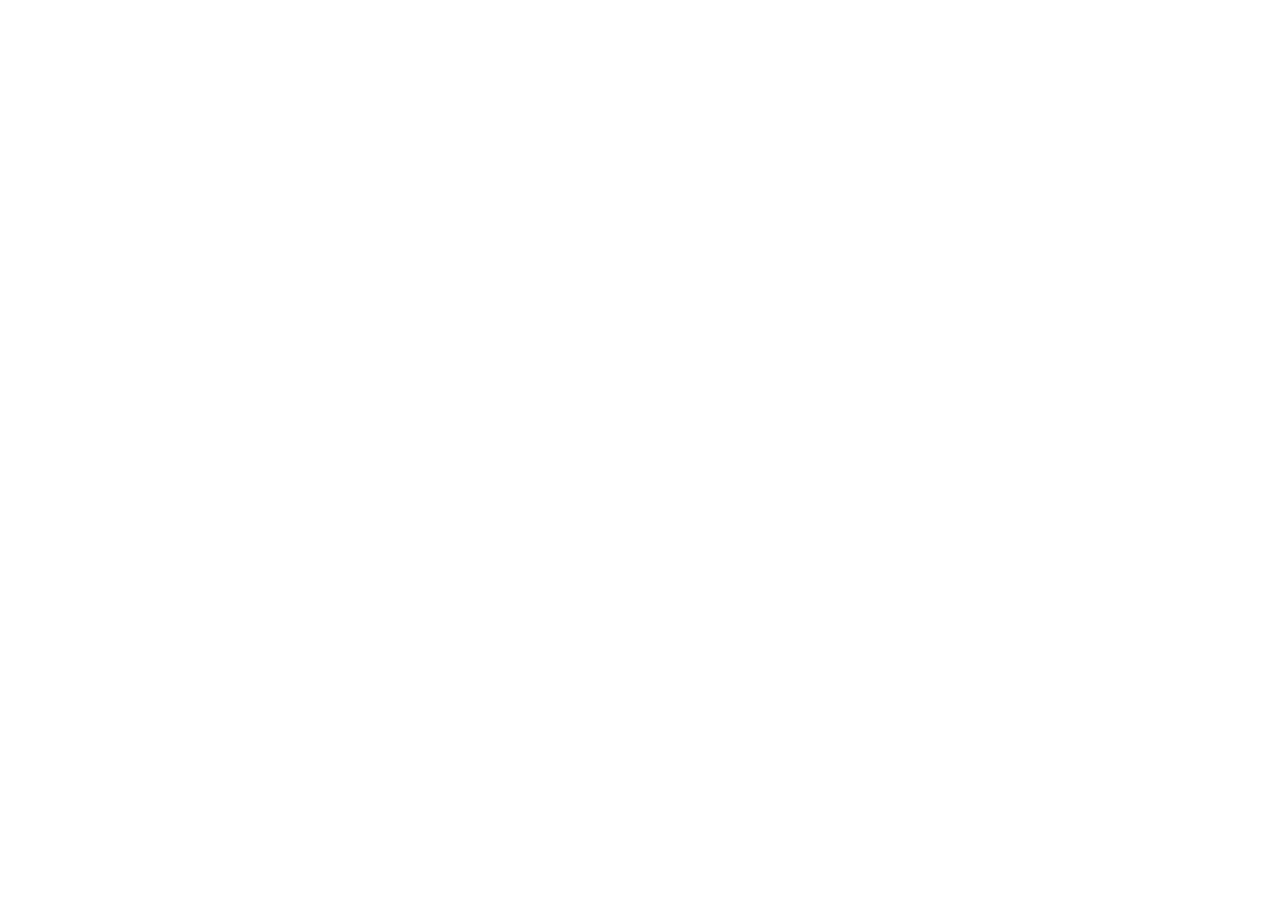
==== index.html @ 96387c97 "Publish Sobrou test version (built site only)" ====
<!doctype html>
<html lang="pt-BR">
  <head>
    <meta http-equiv="Content-Security-Policy" content="default-src 'self'; script-src 'self'; style-src 'self' 'unsafe-inline'; img-src 'self' data:; font-src 'self'; connect-src 'self'; object-src 'none'; base-uri 'self'; form-action 'none'" />
    <meta charset="UTF-8" />
    <meta name="viewport" content="width=device-width, initial-scale=1" />
    <meta name="description" content="Veja quanto sobrou de verdade em cada venda na Shopee." />
    <link rel="icon" href="data:image/svg+xml,%3Csvg xmlns='http://www.w3.org/2000/svg' viewBox='0 0 32 32'%3E%3Crect width='32' height='32' rx='8' fill='%231b1b1f'/%3E%3Ctext x='16' y='23' font-size='20' font-weight='700' text-anchor='middle' fill='%2339c58a' font-family='Arial'%3ES%3C/text%3E%3C/svg%3E" />
    <title>Sobrou · quanto sobrou de cada venda</title>
    <script type="module" crossorigin src="/sobrou-app/assets/index-E14IXSP5.js"></script>
    <link rel="stylesheet" crossorigin href="/sobrou-app/assets/index-BvMaZnIX.css">
  </head>
  <body>
    <div id="root"></div>
  </body>
</html>
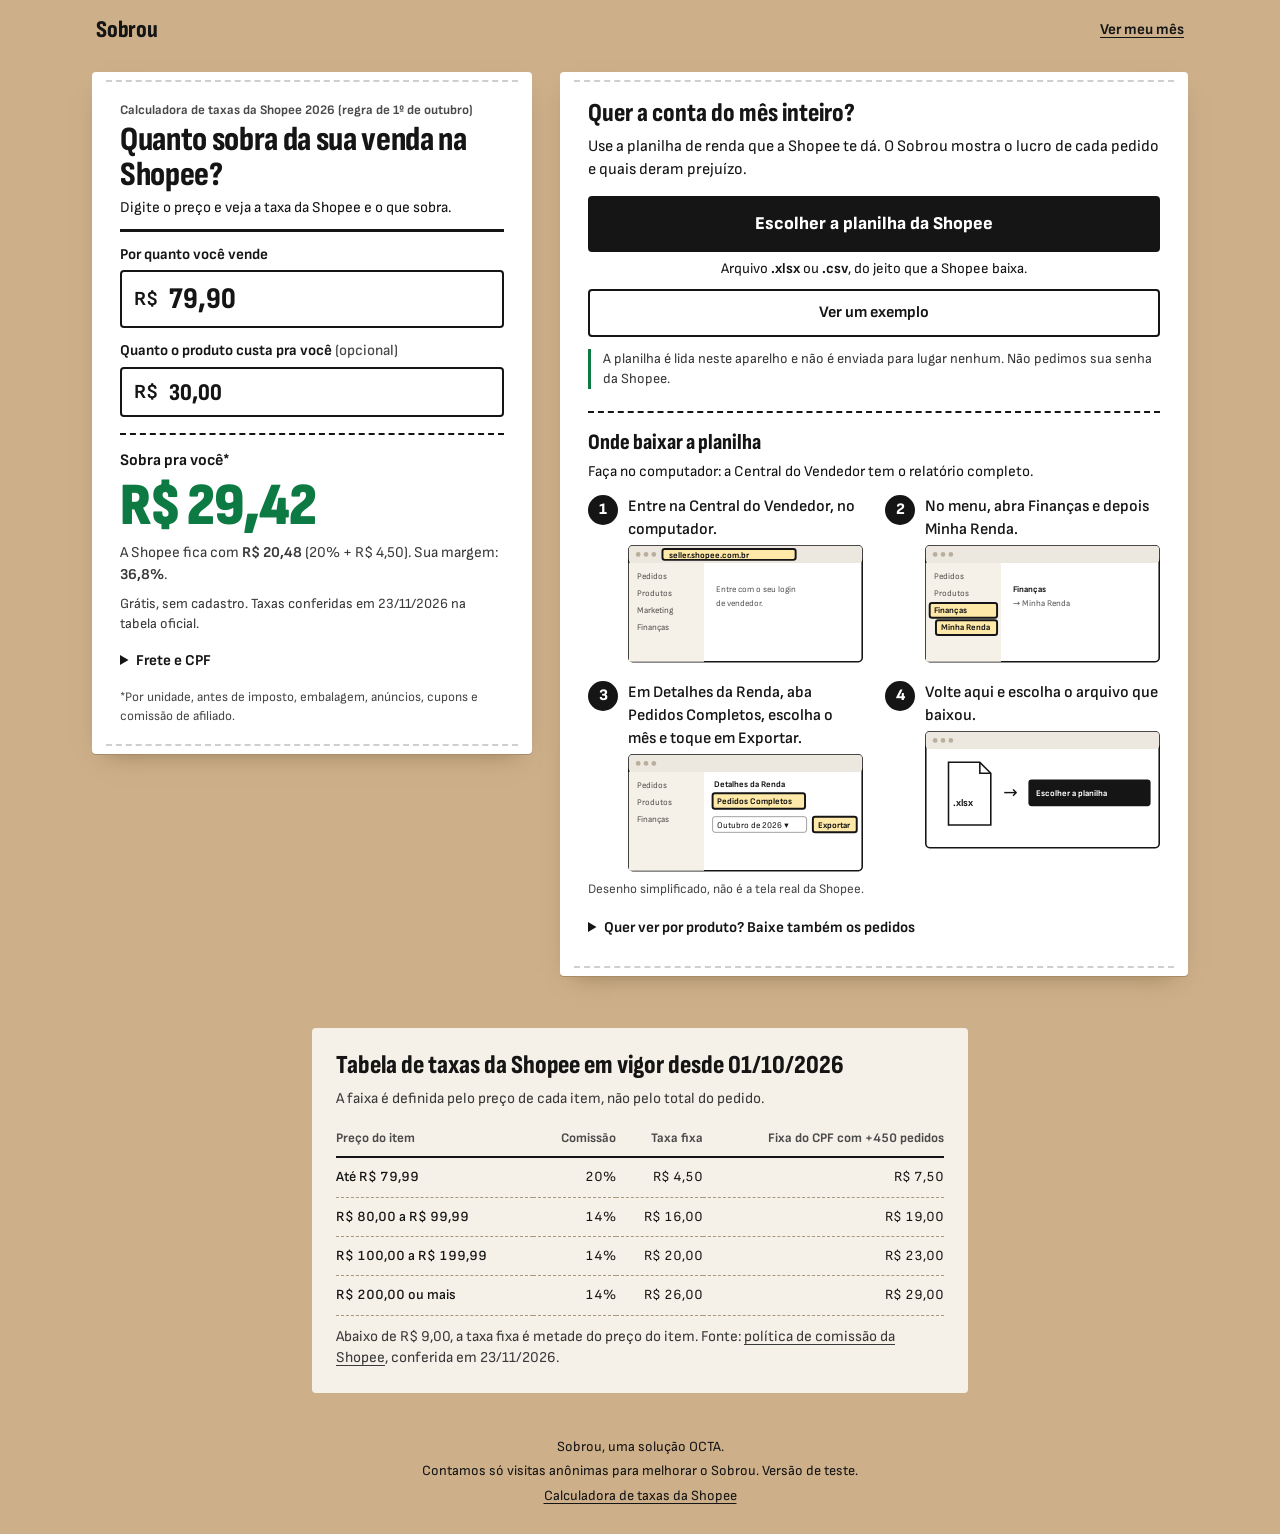
==== commit 49c5af27: "Publish Sobrou redesign (direction A: shipping label) Co-Authored-By: Claude Opus 5.5 <noreply@anthr" ====
--- a/index.html
+++ b/index.html
@@ -1,14 +1,15 @@
 <!doctype html>
 <html lang="pt-BR">
   <head>
-    <meta http-equiv="Content-Security-Policy" content="default-src 'self'; script-src 'self'; style-src 'self' 'unsafe-inline'; img-src 'self' data:; font-src 'self'; connect-src 'self'; object-src 'none'; base-uri 'self'; form-action 'none'" />
+    <meta http-equiv="Content-Security-Policy" content="default-src 'self'; script-src 'self'; style-src 'self' 'unsafe-inline'; img-src 'self' data:; font-src 'self'; connect-src 'self' https://eu.i.posthog.com; object-src 'none'; base-uri 'self'; form-action 'none'" />
     <meta charset="UTF-8" />
     <meta name="viewport" content="width=device-width, initial-scale=1" />
     <meta name="description" content="Veja quanto sobrou de verdade em cada venda na Shopee." />
     <link rel="icon" href="data:image/svg+xml,%3Csvg xmlns='http://www.w3.org/2000/svg' viewBox='0 0 32 32'%3E%3Crect width='32' height='32' rx='8' fill='%231b1b1f'/%3E%3Ctext x='16' y='23' font-size='20' font-weight='700' text-anchor='middle' fill='%2339c58a' font-family='Arial'%3ES%3C/text%3E%3C/svg%3E" />
     <title>Sobrou · quanto sobrou de cada venda</title>
-    <script type="module" crossorigin src="/sobrou-app/assets/index-E14IXSP5.js"></script>
-    <link rel="stylesheet" crossorigin href="/sobrou-app/assets/index-BvMaZnIX.css">
+    <script type="module" crossorigin src="./assets/index-ZJEcTIxE.js"></script>
+    <link rel="modulepreload" crossorigin href="./assets/styles-CxBQAnk2.js">
+    <link rel="stylesheet" crossorigin href="./assets/styles-BLT41AiV.css">
   </head>
   <body>
     <div id="root"></div>
--- a/assets/styles-BLT41AiV.css
+++ b/assets/styles-BLT41AiV.css
@@ -0,0 +1 @@
+@font-face{font-family:Sofia Sans Variable;font-style:normal;font-display:swap;font-weight:1 1000;src:url(./sofia-sans-cyrillic-ext-wght-normal-BwJd6rRh.woff2)format("woff2-variations");unicode-range:U+460-52F,U+1C80-1C8A,U+20B4,U+2DE0-2DFF,U+A640-A69F,U+FE2E-FE2F}@font-face{font-family:Sofia Sans Variable;font-style:normal;font-display:swap;font-weight:1 1000;src:url(./sofia-sans-cyrillic-wght-normal-waSyF_sL.woff2)format("woff2-variations");unicode-range:U+301,U+400-45F,U+490-491,U+4B0-4B1,U+2116}@font-face{font-family:Sofia Sans Variable;font-style:normal;font-display:swap;font-weight:1 1000;src:url(./sofia-sans-greek-wght-normal-BVXOQ11m.woff2)format("woff2-variations");unicode-range:U+370-377,U+37A-37F,U+384-38A,U+38C,U+38E-3A1,U+3A3-3FF}@font-face{font-family:Sofia Sans Variable;font-style:normal;font-display:swap;font-weight:1 1000;src:url(./sofia-sans-latin-ext-wght-normal-WAXdtJoO.woff2)format("woff2-variations");unicode-range:U+100-2BA,U+2BD-2C5,U+2C7-2CC,U+2CE-2D7,U+2DD-2FF,U+304,U+308,U+329,U+1D00-1DBF,U+1E00-1E9F,U+1EF2-1EFF,U+2020,U+20A0-20AB,U+20AD-20C0,U+2113,U+2C60-2C7F,U+A720-A7FF}@font-face{font-family:Sofia Sans Variable;font-style:normal;font-display:swap;font-weight:1 1000;src:url(./sofia-sans-latin-wght-normal-B9fg0t1U.woff2)format("woff2-variations");unicode-range:U+??,U+131,U+152-153,U+2BB-2BC,U+2C6,U+2DA,U+2DC,U+304,U+308,U+329,U+2000-206F,U+20AC,U+2122,U+2191,U+2193,U+2212,U+2215,U+FEFF,U+FFFD}@font-face{font-family:Sofia Sans Condensed Variable;font-style:normal;font-display:swap;font-weight:1 1000;src:url(./sofia-sans-condensed-cyrillic-ext-wght-normal-IxHM2cMc.woff2)format("woff2-variations");unicode-range:U+460-52F,U+1C80-1C8A,U+20B4,U+2DE0-2DFF,U+A640-A69F,U+FE2E-FE2F}@font-face{font-family:Sofia Sans Condensed Variable;font-style:normal;font-display:swap;font-weight:1 1000;src:url(./sofia-sans-condensed-cyrillic-wght-normal-BoqAdnJd.woff2)format("woff2-variations");unicode-range:U+301,U+400-45F,U+490-491,U+4B0-4B1,U+2116}@font-face{font-family:Sofia Sans Condensed Variable;font-style:normal;font-display:swap;font-weight:1 1000;src:url(./sofia-sans-condensed-greek-wght-normal-DjX599I9.woff2)format("woff2-variations");unicode-range:U+370-377,U+37A-37F,U+384-38A,U+38C,U+38E-3A1,U+3A3-3FF}@font-face{font-family:Sofia Sans Condensed Variable;font-style:normal;font-display:swap;font-weight:1 1000;src:url(./sofia-sans-condensed-latin-ext-wght-normal-CF2pCH9N.woff2)format("woff2-variations");unicode-range:U+100-2BA,U+2BD-2C5,U+2C7-2CC,U+2CE-2D7,U+2DD-2FF,U+304,U+308,U+329,U+1D00-1DBF,U+1E00-1E9F,U+1EF2-1EFF,U+2020,U+20A0-20AB,U+20AD-20C0,U+2113,U+2C60-2C7F,U+A720-A7FF}@font-face{font-family:Sofia Sans Condensed Variable;font-style:normal;font-display:swap;font-weight:1 1000;src:url(./sofia-sans-condensed-latin-wght-normal-DsAD_hOx.woff2)format("woff2-variations");unicode-range:U+??,U+131,U+152-153,U+2BB-2BC,U+2C6,U+2DA,U+2DC,U+304,U+308,U+329,U+2000-206F,U+20AC,U+2122,U+2191,U+2193,U+2212,U+2215,U+FEFF,U+FFFD}:root{--kraft:#cdb08a;--kraft-edge:#a88c66;--label:#fff;--paper:#f6f1e8;--ink:#151515;--ink-2:#3a3a3a;--ink-3:#4a4a4a;--note:#ffe9a8;--focus:#1b6fe0;--gain:#0e7a43;--loss:#c42b23;--empty:#9a9a9a;--rule:#a8987f;--radius:4px;--shadow:0 1px 0 #a88c66, 0 10px 24px -14px #4632148c;--sans:"Sofia Sans Variable", system-ui, sans-serif;--condensed:"Sofia Sans Condensed Variable", "Sofia Sans Variable", system-ui, sans-serif;font-family:var(--sans);color:var(--ink)}*{box-sizing:border-box}html{-webkit-text-size-adjust:100%}body{background:var(--kraft);-webkit-font-smoothing:antialiased;margin:0;font-size:16px;line-height:1.45}h1,h2,h3,p,ul,ol,dl,dd,figure{margin:0}button,input,textarea{font:inherit;color:inherit}button{cursor:pointer}button:disabled{cursor:not-allowed;opacity:.55}summary{cursor:pointer;padding:10px 0;font-weight:700}input::placeholder{color:#8a8f96}:focus-visible{outline:3px solid var(--focus);outline-offset:2px}h2{font-family:var(--condensed);margin-bottom:8px;font-size:26px;font-weight:800;line-height:1.05}h3{font-size:16px}a{color:var(--ink);text-underline-offset:3px}.app{flex-direction:column;min-height:100vh;display:flex}.app>main{flex:1}.top{justify-content:space-between;align-items:center;gap:12px;width:100%;max-width:1120px;margin:0 auto;padding:4px 14px;display:flex}.brand{font-family:var(--condensed);letter-spacing:-.01em;font-size:24px;font-weight:800;line-height:44px;text-decoration:none}.top-action{text-underline-offset:3px;background:0 0;border:0;align-items:center;min-height:44px;padding:0;font-size:15px;font-weight:700;text-decoration:underline;display:inline-flex}.wrap{grid-template-columns:minmax(0,1fr);align-content:start;gap:12px;width:100%;max-width:1120px;margin:0 auto;padding:0 12px 28px;display:grid}.wrap.narrow{max-width:680px}.stack{grid-template-columns:minmax(0,1fr);align-content:start;gap:12px;display:grid}.footer{text-align:center;gap:4px;padding:4px 18px 28px;font-size:14px;display:grid}.label{background:var(--label);border-radius:var(--radius);box-shadow:var(--shadow);position:relative}.label:before,.label:after{content:"";border-top:2px dashed var(--ink);opacity:.2;position:absolute;left:14px;right:14px}.label:before{top:8px}.label:after{bottom:8px}.block{padding:18px 16px}.paper{background:var(--paper);border-radius:var(--radius);padding:18px 16px}.aviso{background:var(--note);border-left:5px solid var(--ink);border-radius:var(--radius);padding:10px 12px;font-size:15px}.note-text{color:var(--ink-3);font-size:13px}.calc{min-width:0;padding:16px 16px 18px}.seo{color:var(--ink-3);margin-bottom:2px;font-size:12px;font-weight:700;line-height:1.35}.head{font-family:var(--condensed);letter-spacing:-.01em;font-size:24px;font-weight:800;line-height:1.05}.promise{border-bottom:3px solid var(--ink);margin-bottom:10px;padding:2px 0 8px;font-size:14.5px}.f{display:block}.f-label{margin-bottom:3px;font-size:14.5px;font-weight:700;display:block}.f-label em{color:var(--ink-3);font-style:normal;font-weight:500}.f-box{border:2px solid var(--ink);border-radius:var(--radius);background:var(--label);align-items:center;height:46px;padding:0 12px;display:flex}.f-box:focus-within{outline:3px solid var(--focus);outline-offset:2px}.f-box i{margin-right:8px;font-size:20px;font-style:normal;font-weight:700}.f-box input{width:100%;min-width:0;height:100%;font-family:var(--condensed);background:0 0;border:0;outline:0;flex:1;font-size:24px;font-weight:800}.f-price .f-box{border-width:2.5px;height:54px}.f-price input{font-size:30px}.f-cost{margin-top:8px}.f-ship{margin-top:4px}.f-ship .f-box{height:48px}.f-ship input{font-size:22px}.res{border-top:2px dashed var(--ink);margin-top:10px;padding-top:9px;display:block}.res-l{font-weight:700;display:block}.res-v{font-family:var(--condensed);letter-spacing:-.02em;color:var(--gain);overflow-wrap:anywhere;margin:2px 0 4px;font-size:46px;font-weight:900;line-height:1;display:block}.res-v.loss{color:var(--loss)}.res-v.empty{color:var(--empty)}.res-f{color:var(--ink-2);font-size:14.5px;display:block}.trust{color:var(--ink-2);margin-top:8px;font-size:14px}.warnings .aviso{margin-top:10px}.more{margin-top:6px;font-size:15px}.check{cursor:pointer;align-items:flex-start;gap:10px;min-height:44px;padding-top:12px;font-size:15px;display:flex}.check input{width:20px;height:20px;accent-color:var(--ink);flex:none;margin:1px 0 0}.calc-note{color:var(--ink-3);margin-top:6px;font-size:13px}.code{justify-content:space-between;align-items:flex-end;margin-top:16px;font-size:12px;font-weight:700;display:flex}.bars{background:repeating-linear-gradient(90deg,#151515 0 2px,#0000 2px 4px,#151515 4px 5px,#0000 5px 8px,#151515 8px 11px,#0000 11px 12px);width:120px;height:26px}.btn{text-align:center;border:2px solid var(--ink);border-radius:var(--radius);background:var(--label);width:100%;min-height:48px;color:var(--ink);justify-content:center;align-items:center;padding:10px 16px;font-weight:700;text-decoration:none;display:flex}.btn.primary{background:var(--ink);color:#fff;min-height:56px;font-size:18px;font-weight:800}.btn.inline{width:auto}.link{text-underline-offset:3px;background:0 0;border:0;align-items:center;min-height:44px;padding:0;font-weight:700;text-decoration:underline;display:inline-flex}.paper>p{color:var(--ink-2);font-size:15px}.grid{border-collapse:collapse;font-variant-numeric:tabular-nums;width:100%;margin-top:10px}.grid th,.grid td{text-align:right;vertical-align:bottom;padding:9px 0 9px 8px;font-size:14px}.grid th:first-child{text-align:left;padding-left:0}.grid thead th{color:var(--ink-3);border-bottom:2px solid var(--ink);font-size:13px;font-weight:700}.grid tbody th{font-weight:600}.grid tbody tr>*{border-bottom:1px dashed var(--rule);vertical-align:top}.source{color:var(--ink-3);margin-top:10px;font-size:13px}.source a{color:inherit}.sheet{padding:22px 16px 24px;scroll-margin-top:8px}.btn.pick{margin-top:14px}.btn.pick.over{outline:3px dashed var(--ink);outline-offset:3px}.formats{text-align:center;margin-top:6px;font-size:14.5px}.sheet .btn.example,.upload .btn.example{margin-top:10px}.privacy{color:var(--ink-2);border-left:3px solid var(--gain);margin-top:12px;padding-left:12px;font-size:14px}.guide{border-top:2px dashed var(--ink);margin-top:22px;padding-top:14px}.guide h3{font-family:var(--condensed);font-size:22px;font-weight:800}.guide>p{margin-top:2px;font-size:15px}.steps{grid-template-columns:minmax(0,1fr);gap:16px;margin:12px 0 0;padding:0;list-style:none;display:grid}.steps li{grid-template-columns:30px minmax(0,1fr);align-content:start;gap:4px 10px;display:grid}.step-n{background:var(--ink);color:#fff;border-radius:50%;grid-row:span 2;place-items:center;width:30px;height:30px;font-weight:800;display:grid}.steps p{font-weight:600}.shot{width:100%;height:auto;font-family:var(--sans);display:block}.guide>p.drawn{color:var(--ink-3);margin-top:8px;font-size:13px}.guide details{margin-top:8px;font-size:15px}.upload h1{font-family:var(--condensed);font-size:28px;font-weight:800;line-height:1.05}.upload h1+p{margin-top:6px}.upload h2{margin:16px 0 0;font-size:22px}.error{background:var(--note);border-left:5px solid var(--loss);border-radius:var(--radius);margin-top:12px;padding:10px 12px}.loaded{border-top:2px dashed var(--ink);margin-top:14px;padding-top:12px}.files{overflow-wrap:anywhere;gap:4px;margin-bottom:10px;padding:0;font-size:15px;list-style:none;display:grid}.seg{grid-template-columns:1fr 1fr;gap:8px;margin-top:12px;display:grid}.seg button{border:2px solid var(--ink);border-radius:var(--radius);background:var(--label);min-height:46px;font-weight:700}.seg button[aria-pressed=true]{background:var(--ink);color:#fff}.fields{gap:10px;margin-top:12px;display:grid}.fields .f-box input{font-size:22px}.report{grid-template-columns:minmax(0,1fr)}.page-title{font-family:var(--condensed);font-size:28px;font-weight:800;line-height:1.05}.sample{background:var(--paper);border-radius:var(--radius);padding:8px 12px;font-size:14px}.action-note{flex-direction:column;align-items:flex-start;display:flex}.summary{padding:20px 16px 18px}.period{font-size:15px;font-weight:700}.total{font-family:var(--condensed);color:var(--gain);font-variant-numeric:tabular-nums;overflow-wrap:anywhere;margin:4px 0;font-size:52px;font-weight:900;line-height:1;display:block}.total.loss{color:var(--loss)}.per{color:var(--ink-2);font-size:15px}.lines{border-top:2px dashed var(--ink);font-variant-numeric:tabular-nums;grid-template-columns:minmax(0,1fr) auto;gap:6px 12px;margin-top:14px;padding-top:10px;display:grid}.lines dd{text-align:right;font-weight:700}.split{margin-top:14px}.split>p{margin-bottom:6px;font-size:15px;font-weight:700}.meter{border:2px solid var(--ink);background:var(--label);border-radius:3px;height:16px;display:flex;overflow:hidden}.meter span{height:100%;display:block}.keys{gap:2px;margin-top:6px;padding:0;font-size:14px;list-style:none;display:grid}.keys li:before{content:"";border:1px solid var(--ink);background:var(--key);width:10px;height:10px;margin-right:6px;display:inline-block}.c-shopee{background:var(--ink);--key:var(--ink)}.c-rest{background:var(--kraft);--key:var(--kraft)}.c-left{background:var(--gain);--key:var(--gain)}.keys li{background:0 0}.loss-note b{font-size:18px;display:block}.rows{padding:0;list-style:none}.row{border-top:1px dashed var(--rule);grid-template-columns:minmax(0,1fr) auto;align-items:center;gap:0 12px;padding:10px 0;display:grid}.row-sub{color:var(--ink-3);grid-column:1;font-size:14px}.row-value{text-align:right;font-variant-numeric:tabular-nums;grid-area:1/2/span 2;font-size:18px;font-weight:800}.row-value small{color:var(--ink-3);font-size:12px;font-weight:600;display:block}.row-value.loss{color:var(--loss)}.row-value.gain{color:var(--gain)}.row-value.unknown{color:var(--ink-3);font-size:14px}.tag{background:#ede8df;border-radius:3px;margin-left:6px;padding:1px 6px;font-size:12px;font-weight:700;display:inline-block}.show-more{width:fit-content;margin-top:4px;display:flex}.cost-row{border-top:1px dashed var(--rule);grid-template-columns:minmax(0,1fr) 118px;align-items:center;gap:4px 12px;padding:10px 0;display:grid}.cost-row .row-sub{grid-column:1}.money{border:2px solid var(--ink);border-radius:var(--radius);background:var(--label);align-items:center;height:46px;padding:0 10px;display:flex}.money:focus-within{outline:3px solid var(--focus);outline-offset:2px}.money i{margin-right:6px;font-style:normal;font-weight:700}.money input{width:100%;min-width:0;height:100%;font-family:var(--condensed);background:0 0;border:0;outline:0;flex:1;font-size:20px;font-weight:800}.cost-row>.money{grid-area:1/2/span 2}.packaging{color:var(--ink-3);grid-column:1/-1;grid-template-columns:minmax(0,1fr) 118px;align-items:center;gap:12px;font-size:14px;display:grid}.packaging .money{color:var(--ink)}.name-input{border:1px dashed var(--rule);border-radius:var(--radius);background:0 0;width:100%;min-height:44px;padding:4px 8px}.daily{width:100%;height:150px;margin-top:8px;display:block}.axis{stroke:var(--ink);stroke-width:1px}.axis-label{fill:var(--ink-3);font-size:12px}.ticks{color:var(--ink-3);font-variant-numeric:tabular-nums;justify-content:space-between;font-size:12px;display:flex}.bar-pos{fill:var(--gain)}.bar-neg{fill:var(--loss)}.next{background:var(--ink);color:#fff;border-radius:var(--radius);padding:18px 16px}.next h2{font-size:22px}.next .btn{color:var(--ink);background:#fff;border-color:#fff;margin-top:12px}.trap{padding:18px 16px}.trap h2{margin-bottom:2px;font-size:22px}.trap .aviso{margin-top:10px}.compare{font-variant-numeric:tabular-nums;grid-template-columns:minmax(0,1fr) auto;gap:4px 12px;margin-top:12px;display:grid}.compare dd{text-align:right;font-weight:800}.compare dd.loss{color:var(--loss)}.compare dd.gain{color:var(--gain)}.chart{margin-top:12px}.chart svg{width:100%;height:auto;font-family:var(--sans);display:block}.chart figcaption{text-align:center;margin-top:2px}.curve{fill:none;stroke:var(--ink);stroke-width:2.5px;stroke-linecap:round}.trap-zone{fill:var(--note)}.zone-label{fill:var(--ink);font-size:12px;font-weight:700}.dot-good{fill:var(--gain)}.dot-bad{fill:var(--loss)}.lbl-good{fill:var(--gain);font-size:12px;font-weight:700}.lbl-bad{fill:var(--loss);font-size:12px;font-weight:700}@media (width>=860px){.top{padding:8px 16px}.wrap{gap:28px;padding-top:12px;padding-bottom:40px}.wrap.two{grid-template-columns:440px minmax(0,1fr);align-items:start}.wrap.report{grid-template-columns:420px minmax(0,1fr);align-items:start;gap:16px}.wrap.two.uploading{grid-template-columns:minmax(0,1fr) 400px}.wrap.report>.full{grid-column:1/-1}.stack{gap:16px}.calc{padding:30px 28px 28px}.seo{font-size:13px}.head{font-size:34px}.promise{margin-bottom:12px;padding:4px 0 10px;font-size:15px}.f-label{margin-bottom:5px;font-size:15px}.f-price .f-box{height:58px}.f-cost{margin-top:12px}.f-cost .f-box{height:50px}.res{margin-top:16px;padding-top:14px}.res-v{margin:4px 0 6px;font-size:60px}.res-f{font-size:15px}.sheet{padding:28px}.block,.paper{padding:24px}.steps{grid-template-columns:repeat(2,minmax(0,1fr));gap:18px 22px}.total{font-size:60px}}
